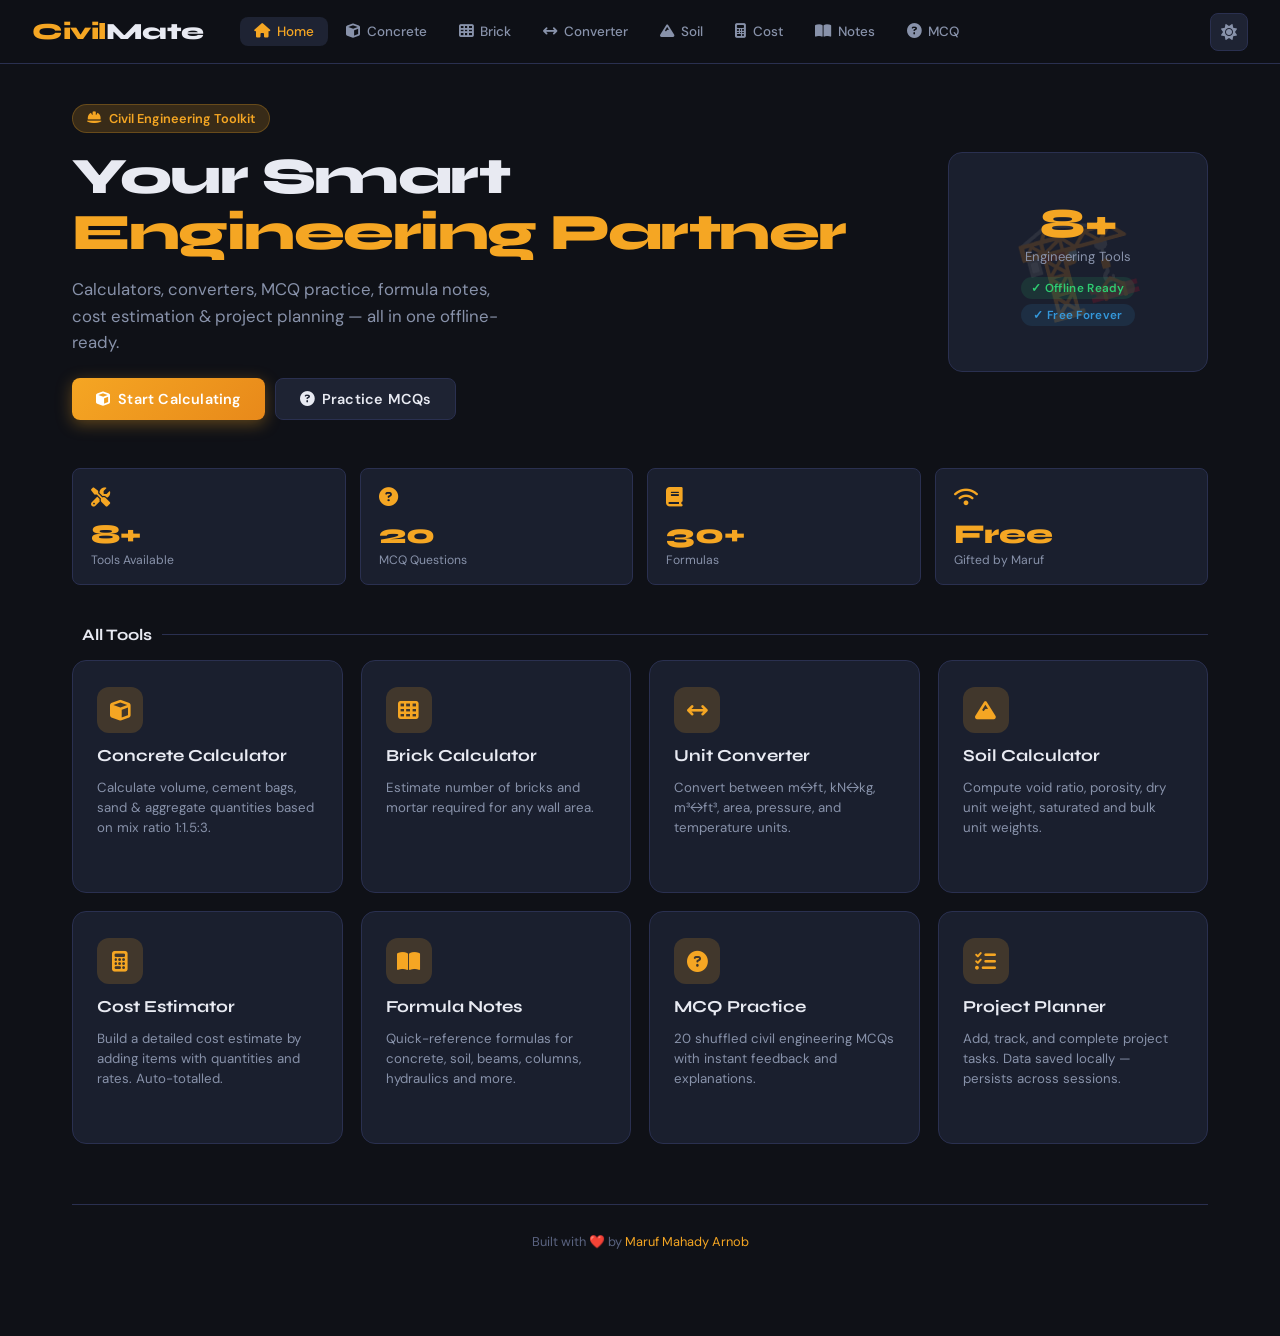
==== index.html @ a9657462 "Update index.html" ====
<!DOCTYPE html>
<html lang="en">
<head>
  <meta charset="UTF-8" />
  <meta name="viewport" content="width=device-width, initial-scale=1.0" />
  <title>CivilMate — Civil Engineering Toolkit</title>
  <link rel="stylesheet" href="style.css" />
  <link rel="stylesheet" href="https://cdnjs.cloudflare.com/ajax/libs/font-awesome/6.5.0/css/all.min.css" />

<!-- ===== Favicon of Browser Tab  ===== -->
    <link rel="icon" type="image/png" href="/images/favicon.png">

<!-- ===== Preview for link sharing ===== -->
    <meta property="og:title" content="CivilMate | Your Smart
Engineering Partner">
    <meta property="og:description" content="Calculators, converters, MCQ practice, formula notes, cost estimation & project planning — all in one offline-ready.">
    <meta property="og:image" content="https://arnob.bro.bd/civilmate/image/preview.png">
    <meta property="og:url" content="https://arnob.bro.bd/civilmate/">
    <meta property="og:type" content="website"> 
  
  <style>
    .hero {
      display: flex; align-items: center; justify-content: space-between;
      gap: 32px; margin-bottom: 48px; flex-wrap: wrap;
    }
    .hero-text h1 {
      font-family: var(--font-display);
      font-size: clamp(2rem, 5vw, 3.2rem);
      font-weight: 800; letter-spacing: -1.5px; line-height: 1.1;
    }
    .hero-text h1 .line2 { color: var(--accent); display: block; }
    .hero-text p {
      margin-top: 14px; color: var(--text-muted);
      font-size: 1.05rem; max-width: 440px; line-height: 1.6;
    }
    .hero-actions { display: flex; gap: 10px; margin-top: 22px; flex-wrap: wrap; }
    .hero-badge {
      display: inline-flex; align-items: center; gap: 8px;
      background: var(--accent-glow); border: 1px solid rgba(245,166,35,0.25);
      color: var(--accent); border-radius: 99px;
      padding: 5px 14px; font-size: 0.8rem; font-weight: 600;
      margin-bottom: 16px;
    }
    .hero-visual {
      flex-shrink: 0;
      width: 260px; height: 220px;
      background: var(--card);
      border: 1px solid var(--card-border);
      border-radius: var(--radius);
      display: flex; align-items: center; justify-content: center;
      position: relative; overflow: hidden;
    }
    .hero-visual-inner {
      font-size: 6rem; opacity: 0.18;
      position: absolute; transform: rotate(-15deg);
    }
    .hero-visual-content {
      position: relative; z-index: 1; text-align: center;
    }
    .hero-visual-content .big-num {
      font-family: var(--font-display);
      font-size: 2.6rem; font-weight: 800; color: var(--accent);
    }
    .hero-visual-content p { font-size: 0.82rem; color: var(--text-muted); }
    @media(max-width:600px) { .hero-visual { display: none; } }

    /* Quick stats */
    .quick-stats {
      display: grid; grid-template-columns: repeat(4, 1fr); gap: 14px;
      margin-bottom: 40px;
    }
    @media(max-width:700px) { .quick-stats { grid-template-columns: repeat(2,1fr); } }
    .qs-card {
      background: var(--card);
      border: 1px solid var(--card-border);
      border-radius: var(--radius-sm);
      padding: 16px 18px;
    }
    .qs-icon { font-size: 1.2rem; color: var(--accent); margin-bottom: 8px; }
    .qs-val { font-family: var(--font-display); font-size: 1.7rem; font-weight: 800; }
    .qs-label { font-size: 0.76rem; color: var(--text-muted); margin-top: 2px; }

    /* Features grid */
    .features-grid {
      display: grid;
      grid-template-columns: repeat(auto-fill, minmax(260px, 1fr));
      gap: 18px;
    }
  </style>
</head>
<body>

<!-- Loader -->
<div id="page-loader">
  <div class="loader-logo">Civil<span>Mate</span></div>
  <div class="loader-bar"><div class="loader-bar-fill"></div></div>
</div>

<!-- Navbar -->
<nav class="navbar">
  <a href="index.html" class="nav-brand">Civil<span>Mate</span></a>
  <div class="nav-links">
    <a href="/civilmate/" class="active"><i class="fas fa-house"></i> Home</a>
    <a href="/civilmate/concrete"><i class="fas fa-cube"></i> Concrete</a>
    <a href="/civilmate/brick/"><i class="fas fa-th"></i> Brick</a>
    <a href="/civilmate/converter"><i class="fas fa-arrows-left-right"></i> Converter</a>
    <a href="/civilmate/soil"><i class="fas fa-mountain"></i> Soil</a>
    <a href="/civilmate/cost"><i class="fas fa-calculator"></i> Cost</a>
    <a href="/civilmate/notes"><i class="fas fa-book-open"></i> Notes</a>
    <a href="/civilmate/mcq"><i class="fas fa-circle-question"></i> MCQ</a>
  </div>
  <div class="nav-actions">
    <button class="btn-icon" id="theme-toggle" title="Toggle Theme"><i class="fas fa-sun"></i></button>
    <button class="btn-icon nav-hamburger" id="hamburger"><i class="fas fa-bars"></i></button>
  </div>
</nav>
<div class="mobile-menu" id="mobile-menu">
  <a href="/civilmate/"><i class="fas fa-house"></i> Home</a>
  <a href="/civilmate/concrete"><i class="fas fa-cube"></i> Concrete Calculator</a>
  <a href="/civilmate/brick"><i class="fas fa-th"></i> Brick Calculator</a>
  <a href="/civilmate/converter"><i class="fas fa-arrows-left-right"></i> Unit Converter</a>
  <a href="/civilmate/soil"><i class="fas fa-mountain"></i> Soil Calculator</a>
  <a href="/civilmate/cost"><i class="fas fa-calculator"></i> Cost Estimator</a>
  <a href="/civilmate/notes"><i class="fas fa-book-open"></i> Notes</a>
  <a href="/civilmate/mcq"><i class="fas fa-circle-question"></i> MCQ Practice</a>
  <a href="#" id="theme-toggle-mob"><i class="fas fa-sun"></i> Toggle Theme</a>
</div>

<main class="main-content">

  <!-- Hero -->
  <section class="hero">
    <div class="hero-text">
      <div class="hero-badge"><i class="fas fa-hard-hat"></i> Civil Engineering Toolkit</div>
      <h1>Your Smart<span class="line2">Engineering Partner</span></h1>
      <p>Calculators, converters, MCQ practice, formula notes, cost estimation & project planning — all in one offline-ready.</p>
      <div class="hero-actions">
        <a href="arnob.bro.bd/civilmate/concrete" class="btn btn-primary"><i class="fas fa-cube"></i> Start Calculating</a>
        <a href="arnob.bro.bd/civilmate/mcq" class="btn btn-secondary"><i class="fas fa-circle-question"></i> Practice MCQs</a>
      </div>
    </div>
    <div class="hero-visual">
      <div class="hero-visual-inner">🏗️</div>
      <div class="hero-visual-content">
        <div class="big-num">8+</div>
        <p>Engineering Tools</p>
        <div style="margin-top:12px;display:flex;flex-direction:column;gap:5px">
          <span class="badge badge-green" style="justify-content:center">✓ Offline Ready</span>
          <span class="badge badge-blue" style="justify-content:center">✓ Free Forever</span>
        </div>
      </div>
    </div>
  </section>

  <!-- Quick Stats -->
  <div class="quick-stats">
    <div class="qs-card">
      <div class="qs-icon"><i class="fas fa-tools"></i></div>
      <div class="qs-val text-accent">8+</div>
      <div class="qs-label">Tools Available</div>
    </div>
    <div class="qs-card">
      <div class="qs-icon"><i class="fas fa-circle-question"></i></div>
      <div class="qs-val text-accent">20</div>
      <div class="qs-label">MCQ Questions</div>
    </div>
    <div class="qs-card">
      <div class="qs-icon"><i class="fas fa-book"></i></div>
      <div class="qs-val text-accent">30+</div>
      <div class="qs-label">Formulas</div>
    </div>
    <div class="qs-card">
      <div class="qs-icon"><i class="fas fa-wifi"></i></div>
      <div class="qs-val text-accent">Free</div>
      <div class="qs-label">Gifted by Maruf</div>
    </div>
  </div>

  <!-- Feature Cards -->
  <div class="section-title"><i class="fas fa-grid-2" style="color:var(--accent)"></i> All Tools</div>
  <div class="features-grid">

    <a href="arnob.bro.bd/civilmate/concrete" class="dash-card">
      <div class="dash-card-icon"><i class="fas fa-cube"></i></div>
      <div class="dash-card-title">Concrete Calculator</div>
      <div class="dash-card-desc">Calculate volume, cement bags, sand & aggregate quantities based on mix ratio 1:1.5:3.</div>
      <div class="dash-card-arrow">Open Tool <i class="fas fa-arrow-right"></i></div>
    </a>

    <a href="arnob.bro.bd/civilmate/brick" class="dash-card">
      <div class="dash-card-icon"><i class="fas fa-th"></i></div>
      <div class="dash-card-title">Brick Calculator</div>
      <div class="dash-card-desc">Estimate number of bricks and mortar required for any wall area.</div>
      <div class="dash-card-arrow">Open Tool <i class="fas fa-arrow-right"></i></div>
    </a>

    <a href="arnob.bro.bd/civilmate/converter" class="dash-card">
      <div class="dash-card-icon"><i class="fas fa-arrows-left-right"></i></div>
      <div class="dash-card-title">Unit Converter</div>
      <div class="dash-card-desc">Convert between m↔ft, kN↔kg, m³↔ft³, area, pressure, and temperature units.</div>
      <div class="dash-card-arrow">Open Tool <i class="fas fa-arrow-right"></i></div>
    </a>

    <a href="arnob.bro.bd/civilmate/soil" class="dash-card">
      <div class="dash-card-icon"><i class="fas fa-mountain"></i></div>
      <div class="dash-card-title">Soil Calculator</div>
      <div class="dash-card-desc">Compute void ratio, porosity, dry unit weight, saturated and bulk unit weights.</div>
      <div class="dash-card-arrow">Open Tool <i class="fas fa-arrow-right"></i></div>
    </a>

    <a href="arnob.bro.bd/civilmate/cost" class="dash-card">
      <div class="dash-card-icon"><i class="fas fa-calculator"></i></div>
      <div class="dash-card-title">Cost Estimator</div>
      <div class="dash-card-desc">Build a detailed cost estimate by adding items with quantities and rates. Auto-totalled.</div>
      <div class="dash-card-arrow">Open Tool <i class="fas fa-arrow-right"></i></div>
    </a>

    <a href="arnob.bro.bd/civilmate/notes" class="dash-card">
      <div class="dash-card-icon"><i class="fas fa-book-open"></i></div>
      <div class="dash-card-title">Formula Notes</div>
      <div class="dash-card-desc">Quick-reference formulas for concrete, soil, beams, columns, hydraulics and more.</div>
      <div class="dash-card-arrow">Open Tool <i class="fas fa-arrow-right"></i></div>
    </a>

    <a href="arnob.bro.bd/civilmate/mcq" class="dash-card">
      <div class="dash-card-icon"><i class="fas fa-circle-question"></i></div>
      <div class="dash-card-title">MCQ Practice</div>
      <div class="dash-card-desc">20 shuffled civil engineering MCQs with instant feedback and explanations.</div>
      <div class="dash-card-arrow">Open Tool <i class="fas fa-arrow-right"></i></div>
    </a>

    <a href="arnob.bro.bd/civilmate/notes" class="dash-card">
      <div class="dash-card-icon"><i class="fas fa-list-check"></i></div>
      <div class="dash-card-title">Project Planner</div>
      <div class="dash-card-desc">Add, track, and complete project tasks. Data saved locally — persists across sessions.</div>
      <div class="dash-card-arrow">Open Tool <i class="fas fa-arrow-right"></i></div>
    </a>

  </div>

  <footer class="footer">
    Built with ❤️ by <span>Maruf Mahady Arnob</span>
</main>

<script src="script.js"></script>
</body>
</html>
---- style.css ----
/* ============================================
   CivilMate — Civil Engineering Web App
   style.css — Global Styles
   ============================================ */

@import url('https://fonts.googleapis.com/css2?family=Syne:wght@400;600;700;800&family=DM+Sans:ital,wght@0,300;0,400;0,500;1,300&display=swap');

/* ---------- CSS Variables ---------- */
:root {
  --bg:          #0f1117;
  --bg2:         #181c27;
  --bg3:         #1e2333;
  --card:        #1a1f2e;
  --card-border: #2a3050;
  --accent:      #f5a623;
  --accent2:     #e8891a;
  --accent-glow: rgba(245,166,35,0.18);
  --text:        #e8eaf2;
  --text-muted:  #8892aa;
  --text-dim:    #5a6380;
  --green:       #2ecc71;
  --red:         #e74c3c;
  --blue:        #3498db;
  --purple:      #9b59b6;
  --nav-h:       64px;
  --radius:      14px;
  --radius-sm:   8px;
  --shadow:      0 4px 24px rgba(0,0,0,0.4);
  --shadow-card: 0 2px 16px rgba(0,0,0,0.35);
  --transition:  0.25s cubic-bezier(0.4,0,0.2,1);
  --font-display: 'Syne', sans-serif;
  --font-body:    'DM Sans', sans-serif;
}

/* Light Mode */
body.light {
  --bg:          #f0f2f8;
  --bg2:         #e4e8f2;
  --bg3:         #dce1ef;
  --card:        #ffffff;
  --card-border: #d0d6e8;
  --accent:      #e8960f;
  --accent2:     #cc7a00;
  --accent-glow: rgba(232,150,15,0.12);
  --text:        #1a1f2e;
  --text-muted:  #4a5270;
  --text-dim:    #8892aa;
  --shadow:      0 4px 24px rgba(0,0,0,0.12);
  --shadow-card: 0 2px 16px rgba(0,0,0,0.08);
}

/* ---------- Reset ---------- */
*, *::before, *::after { box-sizing: border-box; margin: 0; padding: 0; }
html { scroll-behavior: smooth; }
body {
  font-family: var(--font-body);
  background: var(--bg);
  color: var(--text);
  min-height: 100vh;
  transition: background var(--transition), color var(--transition);
  overflow-x: hidden;
}
a { text-decoration: none; color: inherit; }
ul { list-style: none; }
button { cursor: pointer; border: none; background: none; font-family: inherit; }
input, select, textarea { font-family: inherit; }

/* ---------- Page Loader ---------- */
#page-loader {
  position: fixed; inset: 0; z-index: 9999;
  background: var(--bg);
  display: flex; align-items: center; justify-content: center;
  flex-direction: column; gap: 18px;
  transition: opacity 0.5s, visibility 0.5s;
}
#page-loader.hidden { opacity: 0; visibility: hidden; }
.loader-logo {
  font-family: var(--font-display);
  font-size: 2.2rem; font-weight: 800;
  color: var(--accent);
  letter-spacing: -1px;
}
.loader-logo span { color: var(--text); }
.loader-bar {
  width: 180px; height: 3px;
  background: var(--card-border);
  border-radius: 99px; overflow: hidden;
}
.loader-bar-fill {
  height: 100%; width: 0%;
  background: linear-gradient(90deg, var(--accent), var(--accent2));
  border-radius: 99px;
  animation: loaderFill 1.4s ease forwards;
}
@keyframes loaderFill { to { width: 100%; } }

/* ---------- Navigation ---------- */
.navbar {
  position: fixed; top: 0; left: 0; right: 0;
  height: var(--nav-h); z-index: 100;
  background: rgba(15,17,23,0.85);
  backdrop-filter: blur(16px);
  -webkit-backdrop-filter: blur(16px);
  border-bottom: 1px solid var(--card-border);
  display: flex; align-items: center;
  padding: 0 32px;
  gap: 0;
  transition: background var(--transition);
}
body.light .navbar { background: rgba(240,242,248,0.88); }
.nav-brand {
  font-family: var(--font-display);
  font-size: 1.45rem; font-weight: 800;
  color: var(--accent);
  letter-spacing: -0.5px;
  flex-shrink: 0;
  margin-right: 36px;
}
.nav-brand span { color: var(--text); }
.nav-links {
  display: flex; align-items: center; gap: 4px;
  flex: 1; overflow-x: auto;
  scrollbar-width: none;
}
.nav-links::-webkit-scrollbar { display: none; }
.nav-links a {
  display: flex; align-items: center; gap: 7px;
  padding: 6px 14px;
  border-radius: var(--radius-sm);
  font-size: 0.84rem; font-weight: 500;
  color: var(--text-muted);
  white-space: nowrap;
  transition: color var(--transition), background var(--transition);
}
.nav-links a:hover,
.nav-links a.active {
  color: var(--text);
  background: var(--bg3);
}
.nav-links a.active { color: var(--accent); }
.nav-links a i { font-size: 0.9rem; }
.nav-actions {
  display: flex; align-items: center; gap: 10px;
  margin-left: 16px; flex-shrink: 0;
}
.btn-icon {
  width: 38px; height: 38px;
  border-radius: var(--radius-sm);
  display: flex; align-items: center; justify-content: center;
  background: var(--bg3);
  border: 1px solid var(--card-border);
  color: var(--text-muted);
  font-size: 1rem;
  transition: color var(--transition), background var(--transition), transform var(--transition);
}
.btn-icon:hover { color: var(--accent); background: var(--accent-glow); transform: scale(1.08); }

/* Hamburger */
.nav-hamburger {
  display: none;
  width: 38px; height: 38px;
  align-items: center; justify-content: center;
  background: var(--bg3);
  border: 1px solid var(--card-border);
  border-radius: var(--radius-sm);
  color: var(--text-muted);
  font-size: 1.1rem;
  margin-left: 6px;
}
.mobile-menu {
  display: none;
  position: fixed; top: var(--nav-h); left: 0; right: 0;
  background: var(--bg2);
  border-bottom: 1px solid var(--card-border);
  padding: 12px 20px;
  flex-direction: column; gap: 4px;
  z-index: 99;
}
.mobile-menu.open { display: flex; }
.mobile-menu a {
  display: flex; align-items: center; gap: 10px;
  padding: 10px 14px;
  border-radius: var(--radius-sm);
  font-size: 0.9rem; font-weight: 500;
  color: var(--text-muted);
  transition: all var(--transition);
}
.mobile-menu a:hover, .mobile-menu a.active {
  color: var(--accent); background: var(--accent-glow);
}

/* ---------- Main Layout ---------- */
.main-content {
  margin-top: var(--nav-h);
  padding: 40px 32px;
  max-width: 1200px;
  margin-left: auto; margin-right: auto;
  min-height: calc(100vh - var(--nav-h));
  animation: pageIn 0.4s ease both;
}
@keyframes pageIn {
  from { opacity:0; transform: translateY(18px); }
  to   { opacity:1; transform: translateY(0); }
}

/* ---------- Page Header ---------- */
.page-header {
  margin-bottom: 36px;
}
.page-header h1 {
  font-family: var(--font-display);
  font-size: clamp(1.8rem, 4vw, 2.6rem);
  font-weight: 800;
  letter-spacing: -1px;
  line-height: 1.1;
}
.page-header h1 .accent { color: var(--accent); }
.page-header p {
  margin-top: 8px;
  color: var(--text-muted);
  font-size: 1rem;
}
.page-header-meta {
  display: flex; align-items: center; gap: 10px;
  margin-top: 4px;
}
.tag {
  display: inline-flex; align-items: center; gap: 5px;
  padding: 3px 10px;
  background: var(--accent-glow);
  color: var(--accent);
  border-radius: 99px;
  font-size: 0.75rem; font-weight: 600;
  letter-spacing: 0.5px;
  text-transform: uppercase;
}

/* ---------- Cards ---------- */
.card {
  background: var(--card);
  border: 1px solid var(--card-border);
  border-radius: var(--radius);
  padding: 28px;
  box-shadow: var(--shadow-card);
  transition: border-color var(--transition), box-shadow var(--transition), transform var(--transition);
}
.card:hover { border-color: rgba(245,166,35,0.3); box-shadow: var(--shadow), 0 0 0 1px rgba(245,166,35,0.12); }

/* ---------- Grid ---------- */
.grid-2 { display: grid; grid-template-columns: repeat(2, 1fr); gap: 20px; }
.grid-3 { display: grid; grid-template-columns: repeat(3, 1fr); gap: 20px; }
.grid-4 { display: grid; grid-template-columns: repeat(4, 1fr); gap: 20px; }
@media(max-width:900px) { .grid-4 { grid-template-columns: repeat(2,1fr); } }
@media(max-width:700px) {
  .grid-2,.grid-3,.grid-4 { grid-template-columns: 1fr; }
  .main-content { padding: 24px 16px; }
  .navbar { padding: 0 16px; }
  .nav-links { display: none; }
  .nav-hamburger { display: flex; }
}

/* ---------- Form Elements ---------- */
.form-group {
  display: flex; flex-direction: column; gap: 7px;
  margin-bottom: 18px;
}
.form-group label {
  font-size: 0.82rem; font-weight: 600;
  color: var(--text-muted);
  letter-spacing: 0.4px;
  text-transform: uppercase;
}
.form-control {
  width: 100%;
  padding: 11px 14px;
  background: var(--bg2);
  border: 1.5px solid var(--card-border);
  border-radius: var(--radius-sm);
  color: var(--text);
  font-size: 0.95rem;
  outline: none;
  transition: border-color var(--transition), box-shadow var(--transition);
}
.form-control:focus {
  border-color: var(--accent);
  box-shadow: 0 0 0 3px var(--accent-glow);
}
.form-control::placeholder { color: var(--text-dim); }

/* ---------- Buttons ---------- */
.btn {
  display: inline-flex; align-items: center; justify-content: center;
  gap: 8px;
  padding: 11px 24px;
  border-radius: var(--radius-sm);
  font-size: 0.9rem; font-weight: 600;
  letter-spacing: 0.2px;
  transition: all var(--transition);
  position: relative; overflow: hidden;
}
.btn::after {
  content: '';
  position: absolute; inset: 0;
  background: rgba(255,255,255,0.06);
  opacity: 0;
  transition: opacity var(--transition);
}
.btn:hover::after { opacity: 1; }
.btn:active { transform: scale(0.97); }
.btn-primary {
  background: linear-gradient(135deg, var(--accent), var(--accent2));
  color: #fff;
  box-shadow: 0 4px 16px rgba(245,166,35,0.35);
}
.btn-primary:hover { box-shadow: 0 6px 24px rgba(245,166,35,0.5); transform: translateY(-1px); }
.btn-secondary {
  background: var(--bg3);
  color: var(--text);
  border: 1px solid var(--card-border);
}
.btn-secondary:hover { border-color: var(--accent); color: var(--accent); }
.btn-danger {
  background: rgba(231,76,60,0.12);
  color: var(--red);
  border: 1px solid rgba(231,76,60,0.25);
}
.btn-danger:hover { background: rgba(231,76,60,0.22); }
.btn-success {
  background: rgba(46,204,113,0.12);
  color: var(--green);
  border: 1px solid rgba(46,204,113,0.25);
}
.btn-success:hover { background: rgba(46,204,113,0.22); }
.btn-sm { padding: 7px 14px; font-size: 0.8rem; }
.btn-full { width: 100%; }

/* ---------- Result Box ---------- */
.result-box {
  background: var(--bg2);
  border: 1px solid var(--card-border);
  border-left: 3px solid var(--accent);
  border-radius: var(--radius-sm);
  padding: 20px;
  margin-top: 20px;
  display: none;
  animation: slideDown 0.3s ease;
}
.result-box.show { display: block; }
@keyframes slideDown { from { opacity:0; transform:translateY(-8px); } to { opacity:1; transform:translateY(0); } }
.result-box h3 {
  font-family: var(--font-display);
  font-size: 0.8rem; font-weight: 700;
  letter-spacing: 1px; text-transform: uppercase;
  color: var(--accent); margin-bottom: 14px;
}
.result-row {
  display: flex; justify-content: space-between; align-items: center;
  padding: 8px 0;
  border-bottom: 1px solid var(--card-border);
  font-size: 0.92rem;
}
.result-row:last-child { border-bottom: none; }
.result-row .label { color: var(--text-muted); }
.result-row .value { font-weight: 600; color: var(--text); font-size: 1rem; }
.result-row .value .unit { font-size: 0.78rem; color: var(--text-dim); margin-left: 3px; font-weight: 400; }

/* ---------- Section Title ---------- */
.section-title {
  font-family: var(--font-display);
  font-size: 1rem; font-weight: 700;
  color: var(--text);
  margin-bottom: 16px;
  display: flex; align-items: center; gap: 10px;
}
.section-title::after {
  content: '';
  flex: 1; height: 1px;
  background: var(--card-border);
}

/* ---------- Dashboard Cards ---------- */
.dash-card {
  background: var(--card);
  border: 1px solid var(--card-border);
  border-radius: var(--radius);
  padding: 26px 24px;
  display: flex; flex-direction: column; gap: 12px;
  text-decoration: none;
  position: relative; overflow: hidden;
  transition: all var(--transition);
  cursor: pointer;
}
.dash-card::before {
  content: '';
  position: absolute; top: 0; left: 0; right: 0;
  height: 2px;
  background: linear-gradient(90deg, var(--accent), transparent);
  opacity: 0;
  transition: opacity var(--transition);
}
.dash-card:hover {
  border-color: rgba(245,166,35,0.4);
  transform: translateY(-4px);
  box-shadow: var(--shadow), 0 0 0 1px rgba(245,166,35,0.15);
}
.dash-card:hover::before { opacity: 1; }
.dash-card-icon {
  width: 46px; height: 46px;
  border-radius: 12px;
  display: flex; align-items: center; justify-content: center;
  font-size: 1.3rem;
  background: var(--accent-glow);
  color: var(--accent);
  transition: transform var(--transition);
}
.dash-card:hover .dash-card-icon { transform: scale(1.1) rotate(-5deg); }
.dash-card-title {
  font-family: var(--font-display);
  font-size: 1.05rem; font-weight: 700;
  color: var(--text);
}
.dash-card-desc {
  font-size: 0.83rem; color: var(--text-muted); line-height: 1.5;
}
.dash-card-arrow {
  margin-top: auto;
  font-size: 0.78rem; font-weight: 600;
  color: var(--accent);
  display: flex; align-items: center; gap: 5px;
  opacity: 0; transform: translateX(-6px);
  transition: all var(--transition);
}
.dash-card:hover .dash-card-arrow { opacity: 1; transform: translateX(0); }

/* ---------- Stats Strip ---------- */
.stats-strip {
  display: flex; gap: 16px;
  margin-bottom: 32px;
  flex-wrap: wrap;
}
.stat-item {
  flex: 1; min-width: 140px;
  background: var(--card);
  border: 1px solid var(--card-border);
  border-radius: var(--radius-sm);
  padding: 16px 20px;
  display: flex; flex-direction: column; gap: 4px;
}
.stat-label { font-size: 0.75rem; color: var(--text-muted); font-weight: 500; text-transform: uppercase; letter-spacing: 0.5px; }
.stat-value { font-family: var(--font-display); font-size: 1.6rem; font-weight: 800; color: var(--accent); }

/* ---------- MCQ ---------- */
.mcq-question {
  font-size: 1rem; font-weight: 500;
  line-height: 1.6; margin-bottom: 18px;
  color: var(--text);
}
.mcq-options { display: flex; flex-direction: column; gap: 10px; }
.mcq-option {
  display: flex; align-items: center; gap: 12px;
  padding: 12px 16px;
  background: var(--bg2);
  border: 1.5px solid var(--card-border);
  border-radius: var(--radius-sm);
  cursor: pointer;
  transition: all var(--transition);
  font-size: 0.92rem;
}
.mcq-option:hover { border-color: var(--accent); background: var(--accent-glow); }
.mcq-option.correct { border-color: var(--green); background: rgba(46,204,113,0.1); color: var(--green); }
.mcq-option.wrong   { border-color: var(--red);   background: rgba(231,76,60,0.1);  color: var(--red); }
.mcq-option.disabled { pointer-events: none; }
.mcq-badge {
  display: inline-flex; align-items: center; justify-content: center;
  width: 22px; height: 22px;
  border-radius: 50%;
  background: var(--card-border);
  font-size: 0.72rem; font-weight: 700;
  flex-shrink: 0;
}
.mcq-explain {
  margin-top: 14px; padding: 12px 14px;
  background: rgba(46,204,113,0.08);
  border-left: 3px solid var(--green);
  border-radius: 0 var(--radius-sm) var(--radius-sm) 0;
  font-size: 0.87rem; line-height: 1.6;
  color: var(--text-muted);
  display: none;
}
.mcq-explain.show { display: block; animation: slideDown 0.25s ease; }
.mcq-progress {
  display: flex; align-items: center; gap: 12px;
  margin-bottom: 20px;
}
.mcq-progress-bar {
  flex: 1; height: 6px;
  background: var(--card-border);
  border-radius: 99px; overflow: hidden;
}
.mcq-progress-fill {
  height: 100%;
  background: linear-gradient(90deg, var(--accent), var(--accent2));
  border-radius: 99px;
  transition: width 0.4s ease;
}
.mcq-score {
  font-family: var(--font-display);
  font-size: 0.85rem; font-weight: 700;
  color: var(--text-muted);
}

/* ---------- Notes ---------- */
.notes-section { margin-bottom: 28px; }
.notes-section h2 {
  font-family: var(--font-display);
  font-size: 1.15rem; font-weight: 700;
  color: var(--text); margin-bottom: 14px;
  display: flex; align-items: center; gap: 10px;
}
.notes-section h2 i { color: var(--accent); font-size: 1rem; }
.formula-card {
  background: var(--bg2);
  border: 1px solid var(--card-border);
  border-radius: var(--radius-sm);
  padding: 16px 18px;
  margin-bottom: 10px;
  transition: border-color var(--transition);
}
.formula-card:hover { border-color: rgba(245,166,35,0.4); }
.formula-name {
  font-size: 0.78rem; font-weight: 700;
  color: var(--accent); text-transform: uppercase;
  letter-spacing: 0.5px; margin-bottom: 6px;
}
.formula-eq {
  font-size: 1rem; font-weight: 500;
  color: var(--text); font-family: 'Courier New', monospace;
  background: var(--bg3);
  display: inline-block;
  padding: 4px 10px;
  border-radius: 4px;
  margin-bottom: 6px;
}
.formula-desc {
  font-size: 0.82rem; color: var(--text-muted); line-height: 1.5;
}

/* ---------- Task Planner ---------- */
.task-input-row {
  display: flex; gap: 10px; margin-bottom: 18px;
}
.task-input-row input { flex: 1; }
.task-list { display: flex; flex-direction: column; gap: 8px; }
.task-item {
  display: flex; align-items: center; gap: 12px;
  padding: 12px 16px;
  background: var(--bg2);
  border: 1px solid var(--card-border);
  border-radius: var(--radius-sm);
  transition: all var(--transition);
  animation: slideDown 0.25s ease;
}
.task-item.done {
  border-color: rgba(46,204,113,0.3);
  background: rgba(46,204,113,0.05);
}
.task-checkbox {
  width: 20px; height: 20px;
  border-radius: 6px;
  border: 2px solid var(--card-border);
  flex-shrink: 0; cursor: pointer;
  display: flex; align-items: center; justify-content: center;
  transition: all var(--transition);
}
.task-item.done .task-checkbox {
  background: var(--green);
  border-color: var(--green);
  color: #fff;
}
.task-text {
  flex: 1; font-size: 0.92rem;
  transition: all var(--transition);
}
.task-item.done .task-text {
  text-decoration: line-through;
  color: var(--text-muted);
}
.task-del {
  color: var(--text-dim);
  font-size: 0.85rem;
  transition: color var(--transition);
}
.task-del:hover { color: var(--red); }

/* ---------- Image Notes ---------- */
.img-note-grid { display: grid; grid-template-columns: repeat(auto-fill, minmax(220px, 1fr)); gap: 16px; }
.img-note-card {
  background: var(--bg2);
  border: 1px solid var(--card-border);
  border-radius: var(--radius-sm);
  overflow: hidden;
  transition: all var(--transition);
}
.img-note-card:hover { border-color: rgba(245,166,35,0.4); transform: translateY(-2px); }
.img-note-card img {
  width: 100%; height: 140px;
  object-fit: cover; display: block;
}
.img-note-body { padding: 12px; }
.img-note-text { font-size: 0.85rem; color: var(--text-muted); line-height: 1.5; }
.img-note-actions { display: flex; justify-content: flex-end; margin-top: 8px; }

/* ---------- Unit Converter ---------- */
.converter-row {
  display: flex; align-items: center; gap: 12px;
  margin-bottom: 14px;
}
.converter-row input { flex: 1; }
.converter-arrow {
  width: 36px; height: 36px;
  border-radius: var(--radius-sm);
  background: var(--accent-glow);
  color: var(--accent);
  display: flex; align-items: center; justify-content: center;
  font-size: 1rem; flex-shrink: 0;
}

/* ---------- Misc Utilities ---------- */
.mb-4  { margin-bottom: 16px; }
.mb-6  { margin-bottom: 24px; }
.mb-8  { margin-bottom: 32px; }
.mt-4  { margin-top: 16px; }
.mt-6  { margin-top: 24px; }
.text-accent { color: var(--accent); }
.text-muted  { color: var(--text-muted); }
.text-green  { color: var(--green); }
.text-red    { color: var(--red); }
.flex        { display: flex; }
.items-center{ align-items: center; }
.gap-3       { gap: 12px; }
.justify-between { justify-content: space-between; }
.w-full      { width: 100%; }
.divider {
  height: 1px;
  background: var(--card-border);
  margin: 20px 0;
}
.badge {
  display: inline-flex; align-items: center;
  padding: 3px 10px;
  border-radius: 99px;
  font-size: 0.73rem; font-weight: 600;
  letter-spacing: 0.3px;
}
.badge-green { background: rgba(46,204,113,0.12); color: var(--green); }
.badge-red   { background: rgba(231,76,60,0.12);  color: var(--red); }
.badge-blue  { background: rgba(52,152,219,0.12); color: var(--blue); }

/* ---------- Footer ---------- */
.footer {
  text-align: center;
  padding: 28px 16px;
  color: var(--text-dim);
  font-size: 0.8rem;
  border-top: 1px solid var(--card-border);
  margin-top: 60px;
}
.footer span { color: var(--accent); }

/* ---------- Toast ---------- */
.toast-container {
  position: fixed; bottom: 24px; right: 24px;
  z-index: 9999;
  display: flex; flex-direction: column; gap: 10px;
}
.toast {
  background: var(--card);
  border: 1px solid var(--card-border);
  border-left: 3px solid var(--green);
  border-radius: var(--radius-sm);
  padding: 12px 18px;
  font-size: 0.88rem;
  color: var(--text);
  box-shadow: var(--shadow);
  animation: toastIn 0.3s ease both;
  display: flex; align-items: center; gap: 10px;
}
.toast.error { border-left-color: var(--red); }
@keyframes toastIn {
  from { opacity:0; transform: translateX(30px); }
  to   { opacity:1; transform: translateX(0); }
}
@keyframes toastOut {
  to { opacity:0; transform: translateX(30px); }
}

/* ---------- Scrollbar ---------- */
::-webkit-scrollbar { width: 6px; height: 6px; }
::-webkit-scrollbar-track { background: var(--bg); }
::-webkit-scrollbar-thumb { background: var(--card-border); border-radius: 99px; }
::-webkit-scrollbar-thumb:hover { background: var(--text-dim); }
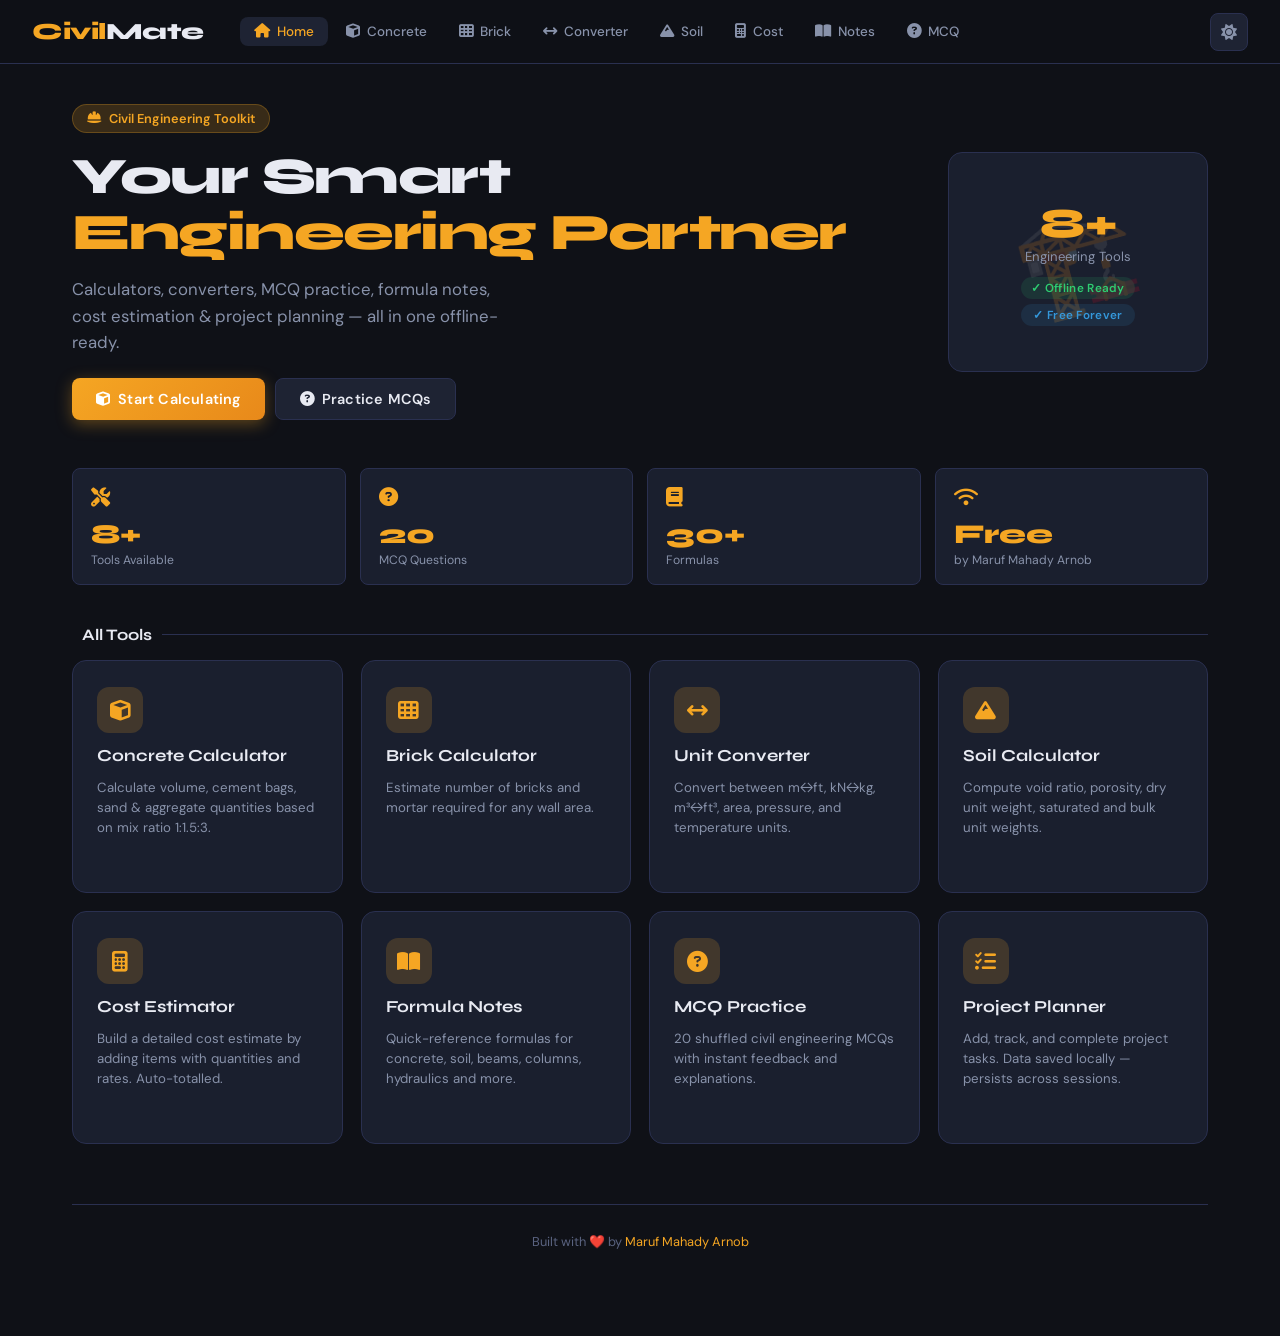
==== commit 2bad589e: "Update index.html" ====
--- a/index.html
+++ b/index.html
@@ -98,7 +98,7 @@
 
 <!-- Navbar -->
 <nav class="navbar">
-  <a href="index.html" class="nav-brand">Civil<span>Mate</span></a>
+  <a href="/civilmate/" class="nav-brand">Civil<span>Mate</span></a>
   <div class="nav-links">
     <a href="/civilmate/" class="active"><i class="fas fa-house"></i> Home</a>
     <a href="/civilmate/concrete"><i class="fas fa-cube"></i> Concrete</a>
@@ -135,8 +135,8 @@
       <h1>Your Smart<span class="line2">Engineering Partner</span></h1>
       <p>Calculators, converters, MCQ practice, formula notes, cost estimation & project planning — all in one offline-ready.</p>
       <div class="hero-actions">
-        <a href="arnob.bro.bd/civilmate/concrete" class="btn btn-primary"><i class="fas fa-cube"></i> Start Calculating</a>
-        <a href="arnob.bro.bd/civilmate/mcq" class="btn btn-secondary"><i class="fas fa-circle-question"></i> Practice MCQs</a>
+        <a href="/concrete/" class="btn btn-primary"><i class="fas fa-cube"></i> Start Calculating</a>
+        <a href="/mcq/" class="btn btn-secondary"><i class="fas fa-circle-question"></i> Practice MCQs</a>
       </div>
     </div>
     <div class="hero-visual">
@@ -172,7 +172,7 @@
     <div class="qs-card">
       <div class="qs-icon"><i class="fas fa-wifi"></i></div>
       <div class="qs-val text-accent">Free</div>
-      <div class="qs-label">Gifted by Maruf</div>
+      <div class="qs-label">by Maruf Mahady Arnob</div>
     </div>
   </div>
 
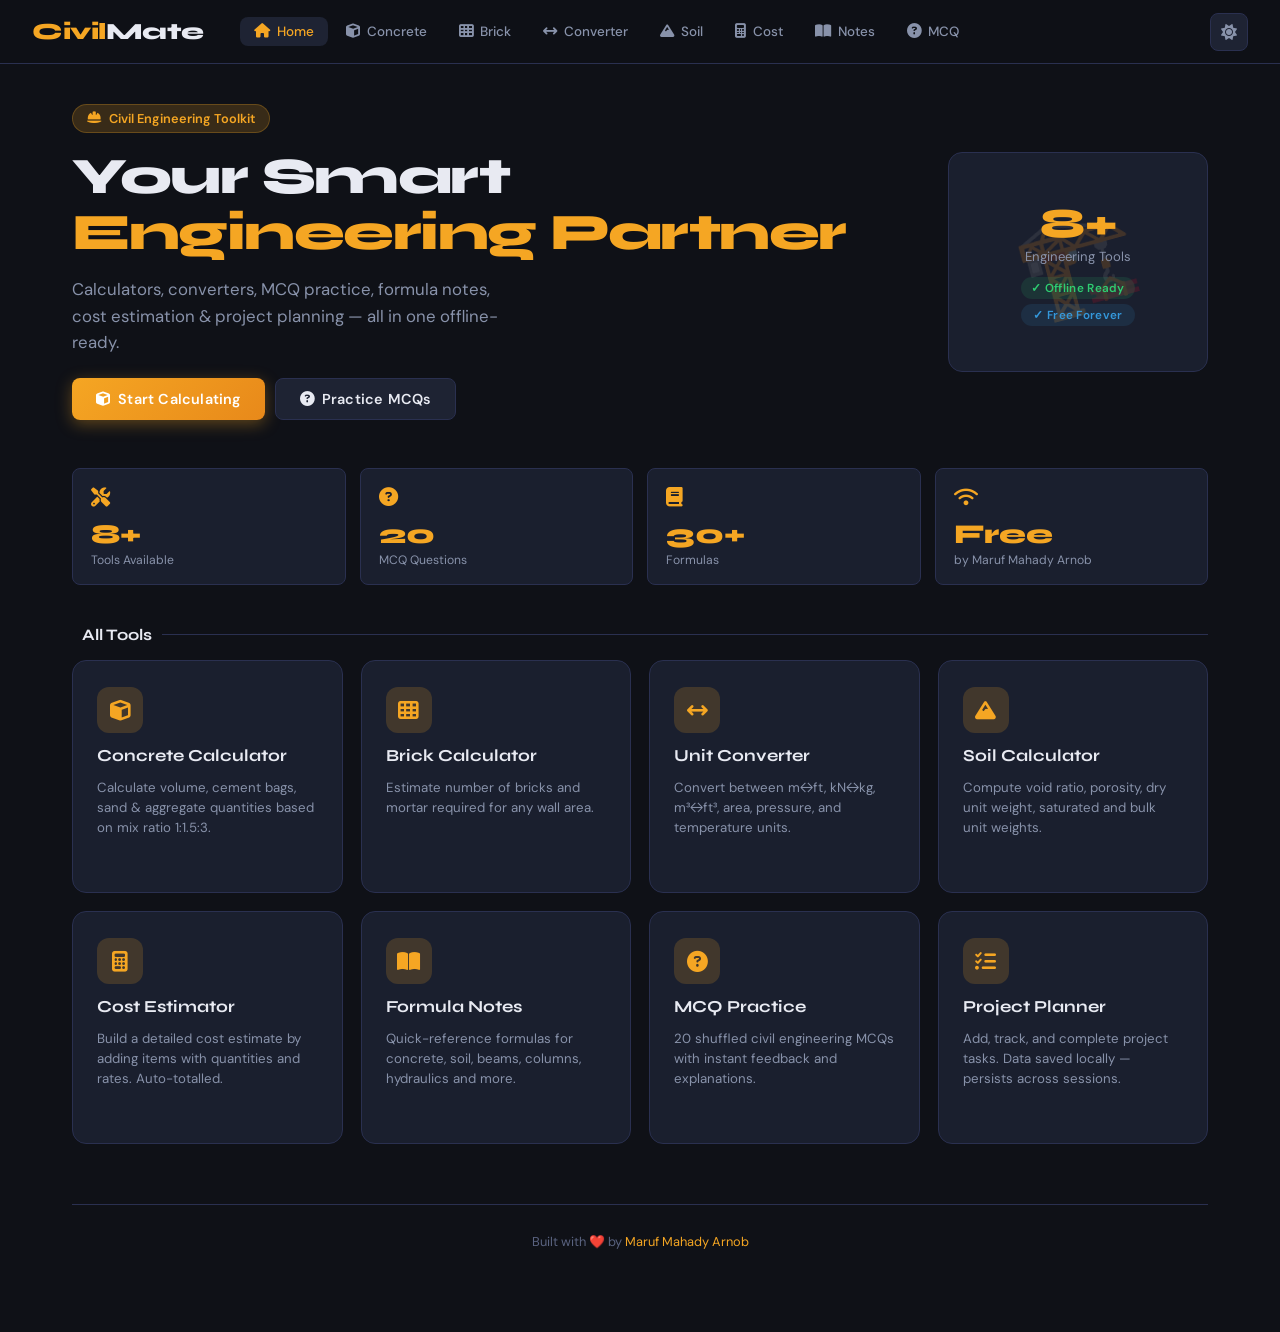
==== commit 94232188: "Update index.html" ====
--- a/index.html
+++ b/index.html
@@ -8,7 +8,7 @@
   <link rel="stylesheet" href="https://cdnjs.cloudflare.com/ajax/libs/font-awesome/6.5.0/css/all.min.css" />
 
 <!-- ===== Favicon of Browser Tab  ===== -->
-    <link rel="icon" type="image/png" href="/images/favicon.png">
+    <link rel="icon" type="image/png" href="https://arnob.bro.bd/civilmate/image/favicon.png">
 
 <!-- ===== Preview for link sharing ===== -->
     <meta property="og:title" content="CivilMate | Your Smart
@@ -135,8 +135,8 @@
       <h1>Your Smart<span class="line2">Engineering Partner</span></h1>
       <p>Calculators, converters, MCQ practice, formula notes, cost estimation & project planning — all in one offline-ready.</p>
       <div class="hero-actions">
-        <a href="/concrete/" class="btn btn-primary"><i class="fas fa-cube"></i> Start Calculating</a>
-        <a href="/mcq/" class="btn btn-secondary"><i class="fas fa-circle-question"></i> Practice MCQs</a>
+        <a href="/civilmate/concrete/" class="btn btn-primary"><i class="fas fa-cube"></i> Start Calculating</a>
+        <a href="/civilmate/mcq/" class="btn btn-secondary"><i class="fas fa-circle-question"></i> Practice MCQs</a>
       </div>
     </div>
     <div class="hero-visual">
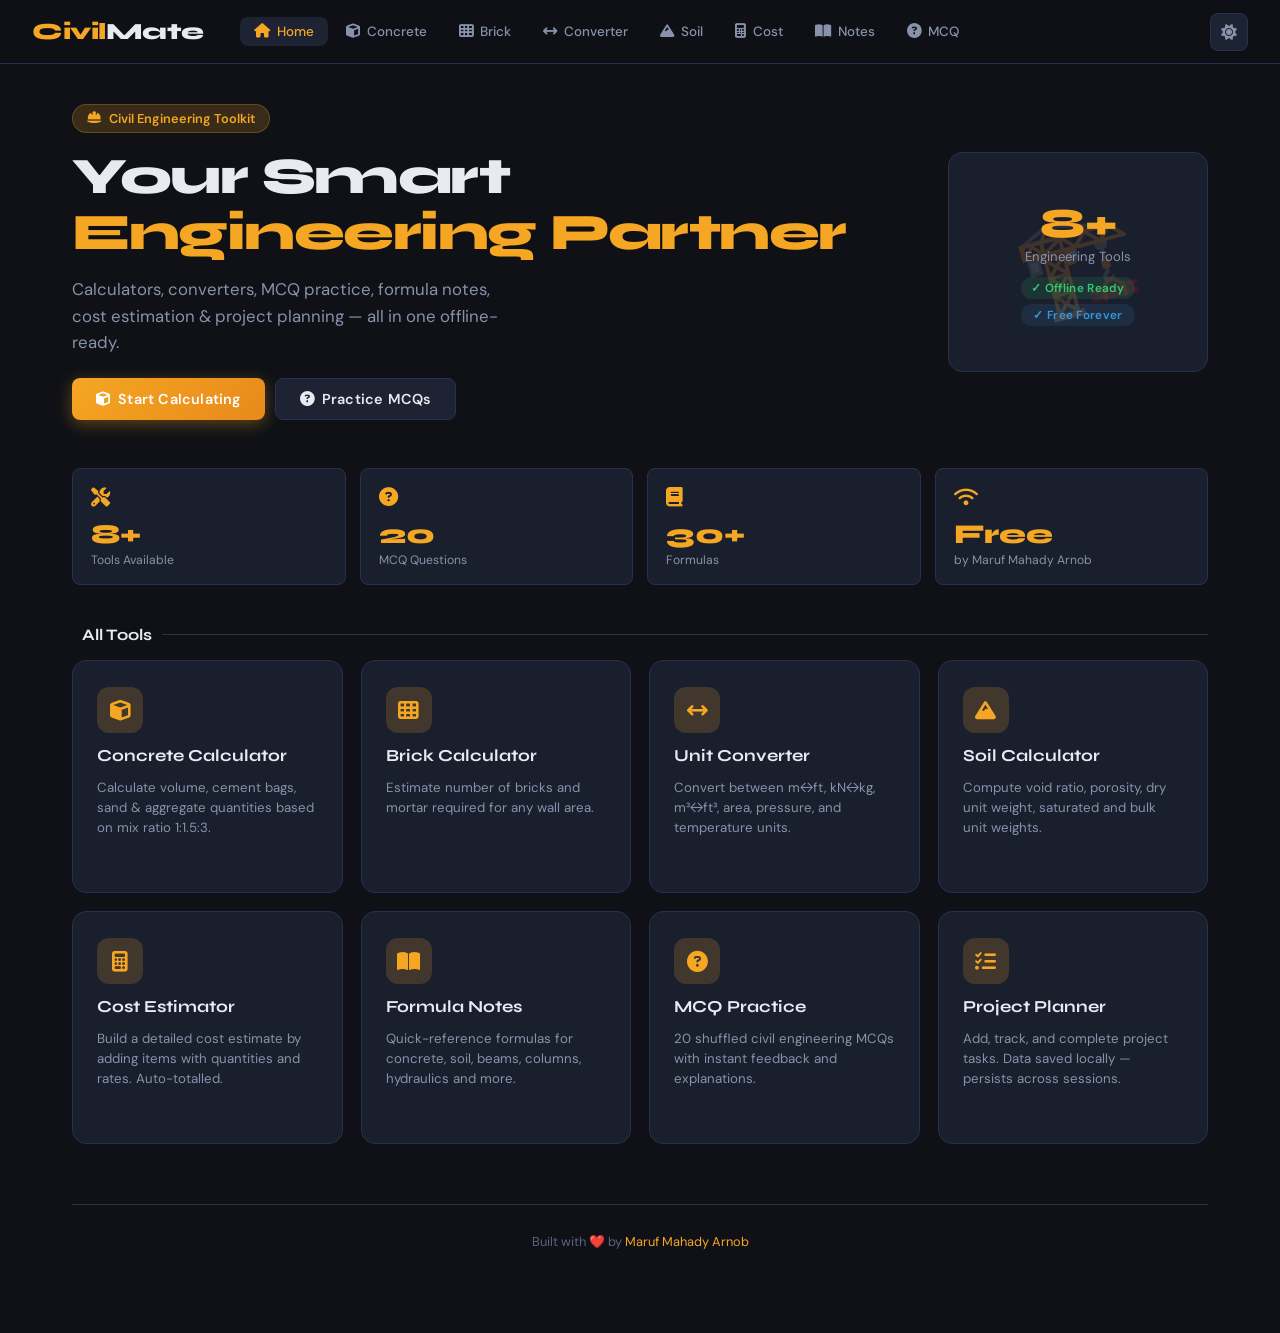
==== commit 76a6a595: "Update index.html" ====
--- a/index.html
+++ b/index.html
@@ -180,14 +180,14 @@
   <div class="section-title"><i class="fas fa-grid-2" style="color:var(--accent)"></i> All Tools</div>
   <div class="features-grid">
 
-    <a href="arnob.bro.bd/civilmate/concrete" class="dash-card">
+    <a href="/civilmate/concrete/" class="dash-card">
       <div class="dash-card-icon"><i class="fas fa-cube"></i></div>
       <div class="dash-card-title">Concrete Calculator</div>
       <div class="dash-card-desc">Calculate volume, cement bags, sand & aggregate quantities based on mix ratio 1:1.5:3.</div>
       <div class="dash-card-arrow">Open Tool <i class="fas fa-arrow-right"></i></div>
     </a>
 
-    <a href="arnob.bro.bd/civilmate/brick" class="dash-card">
+    <a href="/brick/" class="dash-card">
       <div class="dash-card-icon"><i class="fas fa-th"></i></div>
       <div class="dash-card-title">Brick Calculator</div>
       <div class="dash-card-desc">Estimate number of bricks and mortar required for any wall area.</div>
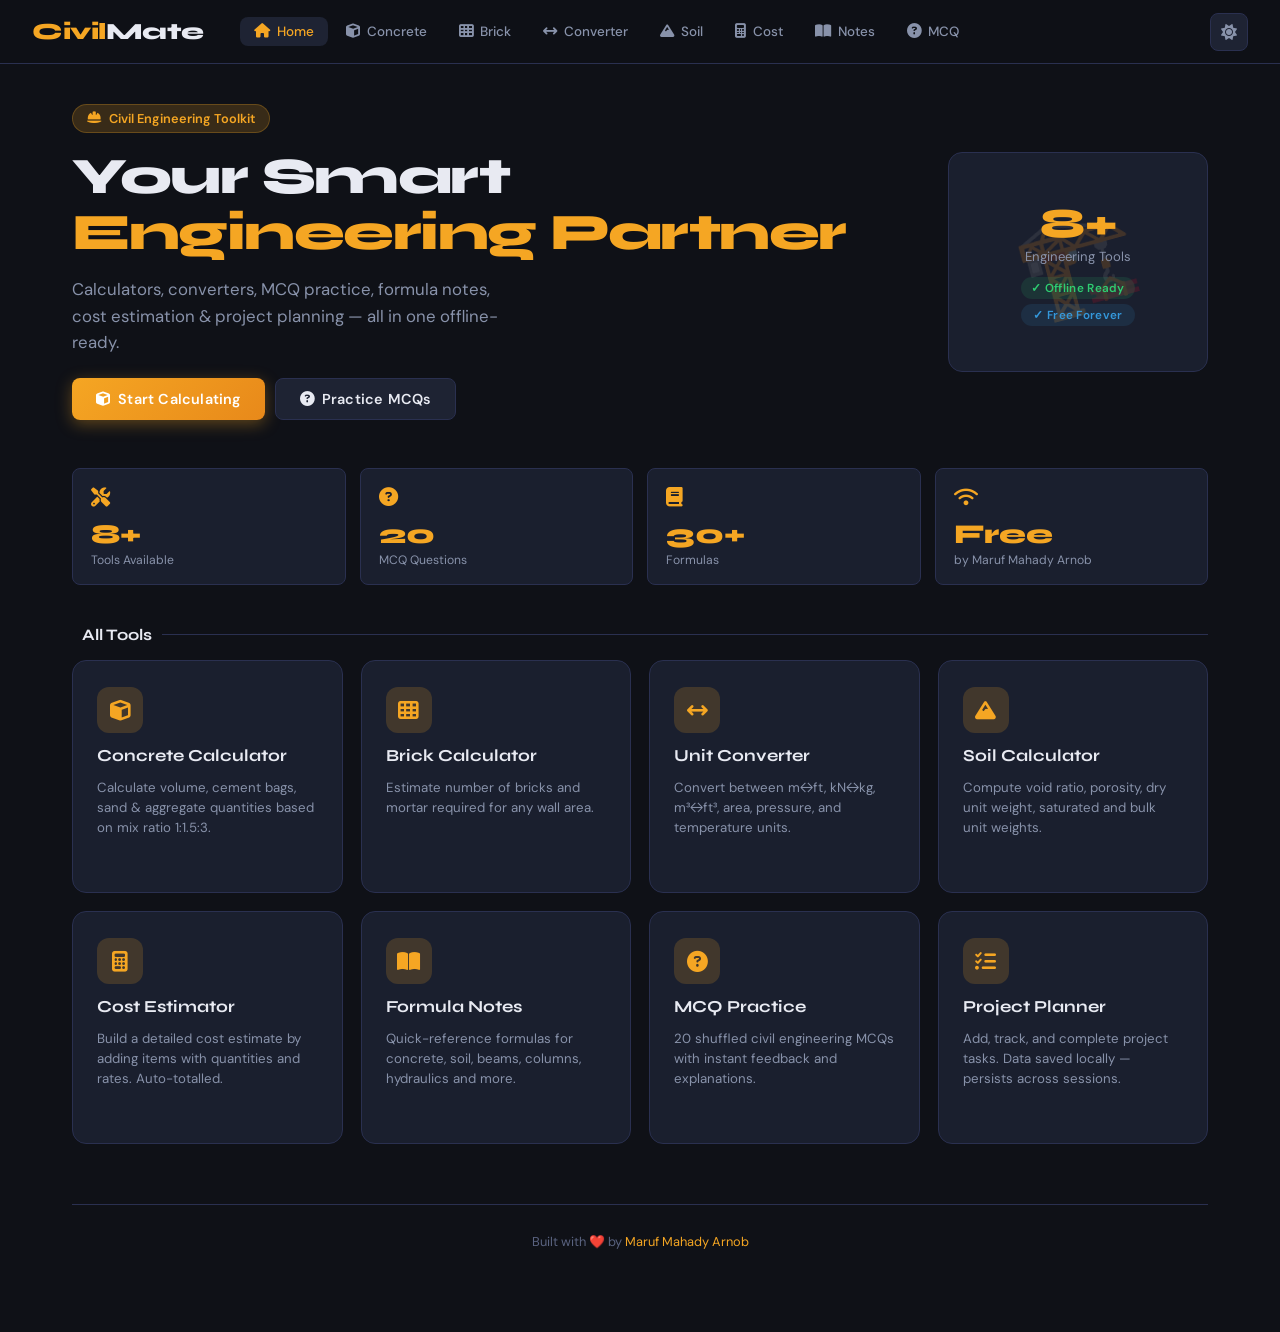
==== commit 05c3391d: "Update index.html" ====
--- a/index.html
+++ b/index.html
@@ -187,49 +187,49 @@
       <div class="dash-card-arrow">Open Tool <i class="fas fa-arrow-right"></i></div>
     </a>
 
-    <a href="/brick/" class="dash-card">
+    <a href="/civilmate/brick/" class="dash-card">
       <div class="dash-card-icon"><i class="fas fa-th"></i></div>
       <div class="dash-card-title">Brick Calculator</div>
       <div class="dash-card-desc">Estimate number of bricks and mortar required for any wall area.</div>
       <div class="dash-card-arrow">Open Tool <i class="fas fa-arrow-right"></i></div>
     </a>
 
-    <a href="arnob.bro.bd/civilmate/converter" class="dash-card">
+    <a href="/civilmate/converter" class="dash-card">
       <div class="dash-card-icon"><i class="fas fa-arrows-left-right"></i></div>
       <div class="dash-card-title">Unit Converter</div>
       <div class="dash-card-desc">Convert between m↔ft, kN↔kg, m³↔ft³, area, pressure, and temperature units.</div>
       <div class="dash-card-arrow">Open Tool <i class="fas fa-arrow-right"></i></div>
     </a>
 
-    <a href="arnob.bro.bd/civilmate/soil" class="dash-card">
+    <a href="/civilmate/soil" class="dash-card">
       <div class="dash-card-icon"><i class="fas fa-mountain"></i></div>
       <div class="dash-card-title">Soil Calculator</div>
       <div class="dash-card-desc">Compute void ratio, porosity, dry unit weight, saturated and bulk unit weights.</div>
       <div class="dash-card-arrow">Open Tool <i class="fas fa-arrow-right"></i></div>
     </a>
 
-    <a href="arnob.bro.bd/civilmate/cost" class="dash-card">
+    <a href="d/civilmate/cost" class="dash-card">
       <div class="dash-card-icon"><i class="fas fa-calculator"></i></div>
       <div class="dash-card-title">Cost Estimator</div>
       <div class="dash-card-desc">Build a detailed cost estimate by adding items with quantities and rates. Auto-totalled.</div>
       <div class="dash-card-arrow">Open Tool <i class="fas fa-arrow-right"></i></div>
     </a>
 
-    <a href="arnob.bro.bd/civilmate/notes" class="dash-card">
+    <a href="/civilmate/notes" class="dash-card">
       <div class="dash-card-icon"><i class="fas fa-book-open"></i></div>
       <div class="dash-card-title">Formula Notes</div>
       <div class="dash-card-desc">Quick-reference formulas for concrete, soil, beams, columns, hydraulics and more.</div>
       <div class="dash-card-arrow">Open Tool <i class="fas fa-arrow-right"></i></div>
     </a>
 
-    <a href="arnob.bro.bd/civilmate/mcq" class="dash-card">
+    <a href="/civilmate/mcq" class="dash-card">
       <div class="dash-card-icon"><i class="fas fa-circle-question"></i></div>
       <div class="dash-card-title">MCQ Practice</div>
       <div class="dash-card-desc">20 shuffled civil engineering MCQs with instant feedback and explanations.</div>
       <div class="dash-card-arrow">Open Tool <i class="fas fa-arrow-right"></i></div>
     </a>
 
-    <a href="arnob.bro.bd/civilmate/notes" class="dash-card">
+    <a href="/civilmate/notes" class="dash-card">
       <div class="dash-card-icon"><i class="fas fa-list-check"></i></div>
       <div class="dash-card-title">Project Planner</div>
       <div class="dash-card-desc">Add, track, and complete project tasks. Data saved locally — persists across sessions.</div>
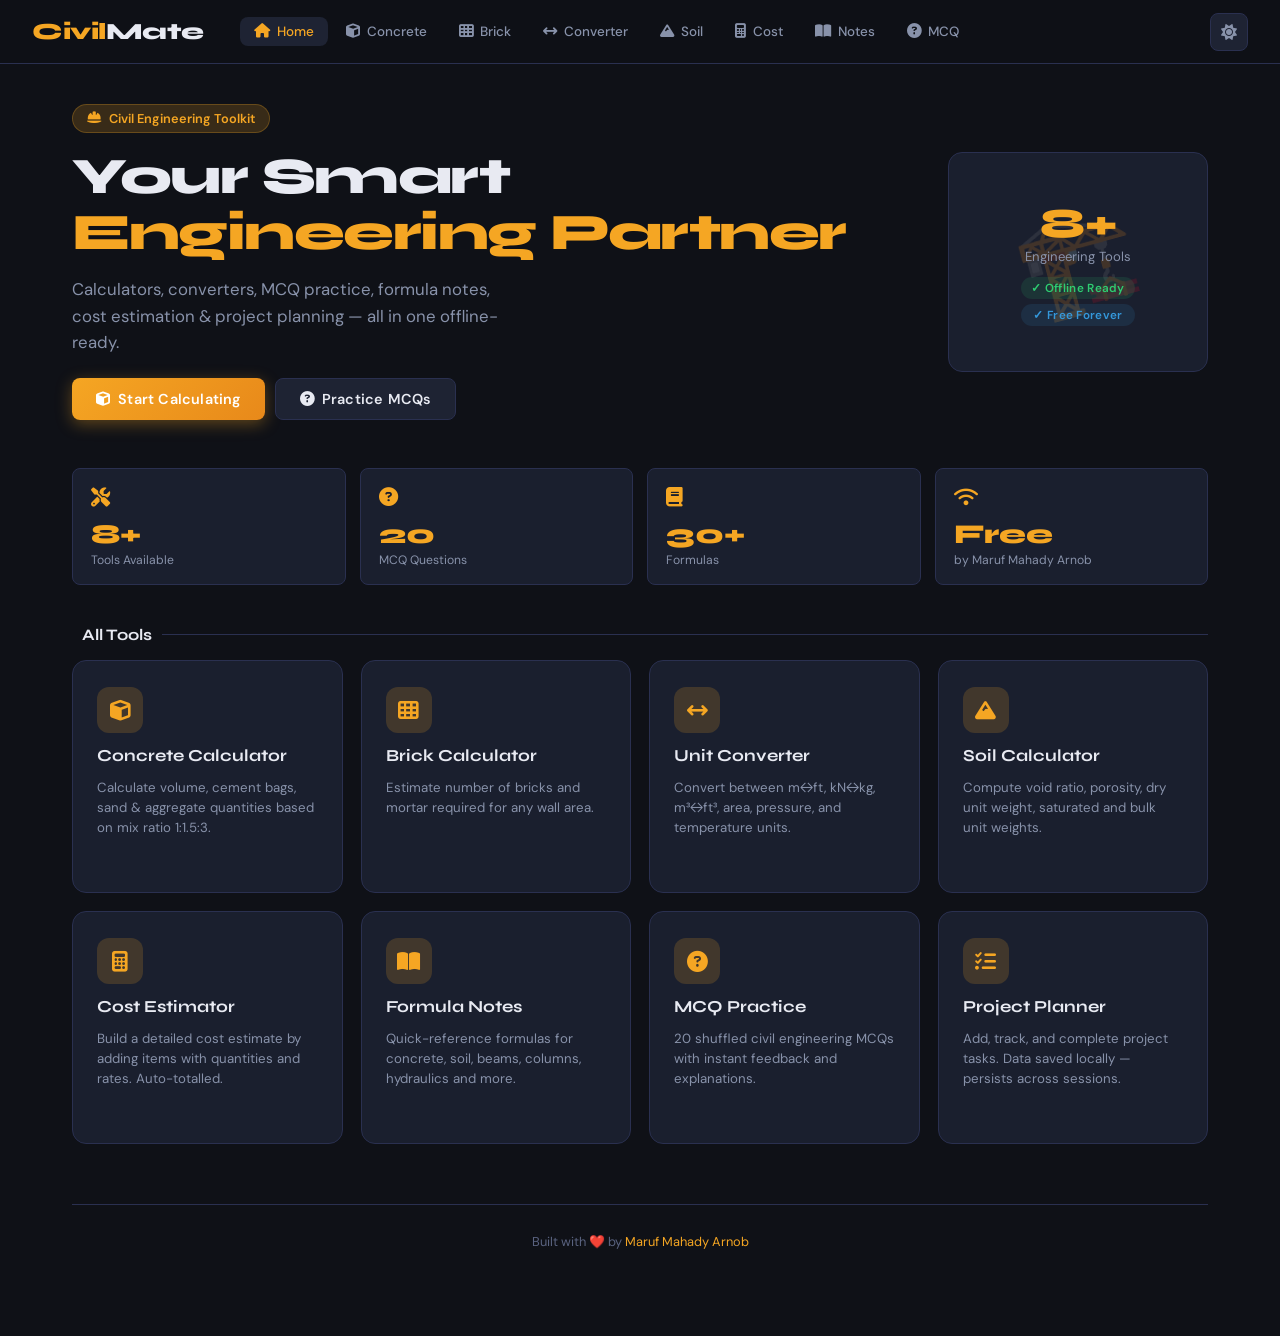
==== commit 04dba6e2: "Update index.html" ====
--- a/index.html
+++ b/index.html
@@ -208,7 +208,7 @@
       <div class="dash-card-arrow">Open Tool <i class="fas fa-arrow-right"></i></div>
     </a>
 
-    <a href="d/civilmate/cost" class="dash-card">
+    <a href="/civilmate/cost" class="dash-card">
       <div class="dash-card-icon"><i class="fas fa-calculator"></i></div>
       <div class="dash-card-title">Cost Estimator</div>
       <div class="dash-card-desc">Build a detailed cost estimate by adding items with quantities and rates. Auto-totalled.</div>
